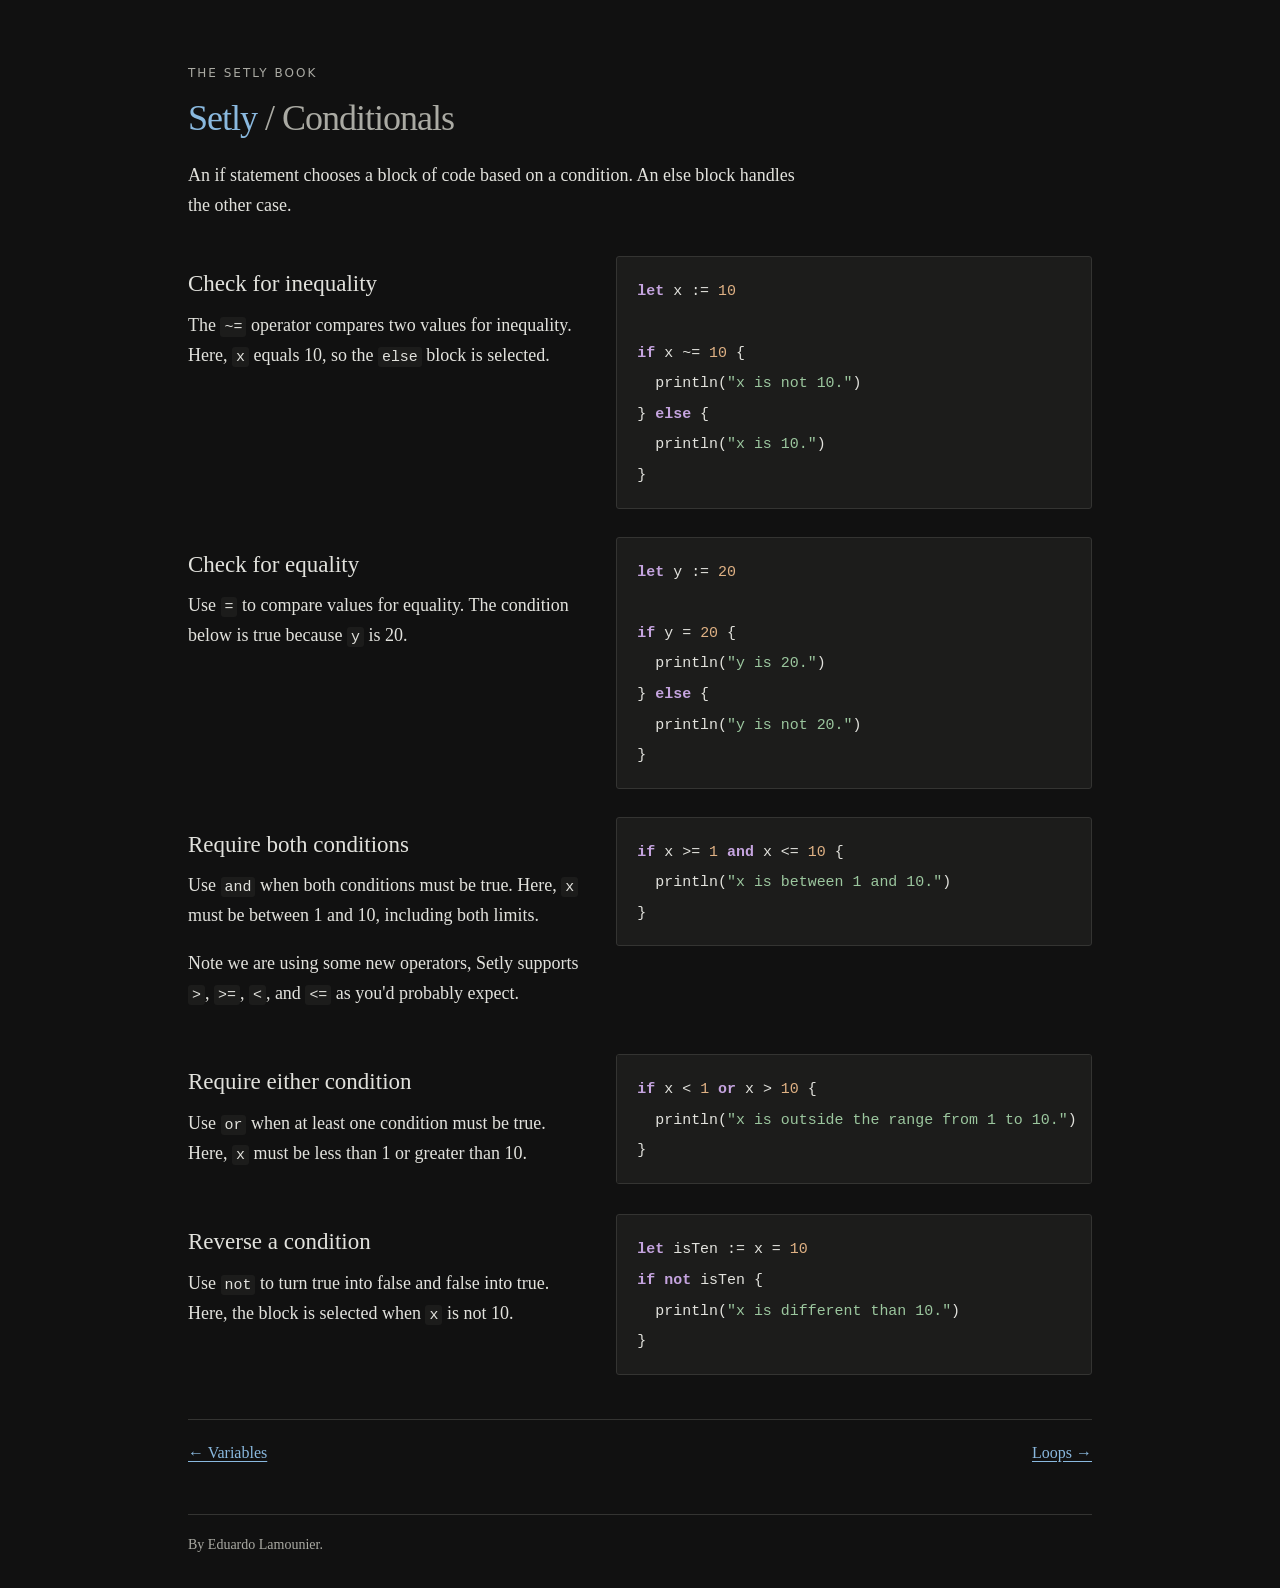
==== docs/conditionals.html @ 962fc05a "Add chapter 4 of the book: Loops" ====
<!DOCTYPE html>
<html lang="en">
<head>
  <meta charset="utf-8">
  <meta name="viewport" content="width=device-width, initial-scale=1">
  <meta name="description" content="Learn Setly through short explanations and annotated code examples.">
  <title>Conditionals — The Setly Book</title>
  <link rel="stylesheet" href="style.css">
</head>
<body>
  <main class="page">
    <header>
      <p class="eyebrow">The Setly Book</p>
      <h1><a href="index.html">Setly</a><span> / Conditionals</span></h1>
      <p class="intro">An if statement chooses a block of code based on a condition. An else block handles the other case.</p>
    </header>
    <!-- Preserve whitespace inside pre: it controls the displayed code indentation. -->
    <section class="example">
      <div class="explanation">
        <h2>Check for inequality</h2>
        <p>The <code>~=</code> operator compares two values for inequality. Here, <code>x</code> equals 10, so the <code>else</code> block is selected.</p>
      </div>
      <pre><code><span class="keyword">let</span> x := <span class="literal">10</span>

<span class="keyword">if</span> x ~= <span class="literal">10</span> {
  println(<span class="string">&quot;x is not 10.&quot;</span>)
} <span class="keyword">else</span> {
  println(<span class="string">&quot;x is 10.&quot;</span>)
}</code></pre>
    </section>
    <section class="example">
      <div class="explanation">
        <h2>Check for equality</h2>
        <p>Use <code>=</code> to compare values for equality. The condition below is true because <code>y</code> is 20.</p>
      </div>
      <pre><code><span class="keyword">let</span> y := <span class="literal">20</span>

<span class="keyword">if</span> y = <span class="literal">20</span> {
  println(<span class="string">&quot;y is 20.&quot;</span>)
} <span class="keyword">else</span> {
  println(<span class="string">&quot;y is not 20.&quot;</span>)
}</code></pre>
    </section>
    <section class="example">
      <div class="explanation">
        <h2>Require both conditions</h2>
        <p>Use <code>and</code> when both conditions must be true. Here, <code>x</code> must be between 1 and 10, including both limits.</p>
        <p>Note we are using some new operators, Setly supports <code>&gt;</code>, <code>&gt;=</code>, <code>&lt;</code>, and <code>&lt;=</code> as you'd probably expect.</p>
      </div>
      <pre><code><span class="keyword">if</span> x &gt;= <span class="literal">1</span> <span class="keyword">and</span> x &lt;= <span class="literal">10</span> {
  println(<span class="string">&quot;x is between 1 and 10.&quot;</span>)
}</code></pre>
    </section>
    <section class="example">
      <div class="explanation">
        <h2>Require either condition</h2>
        <p>Use <code>or</code> when at least one condition must be true. Here, <code>x</code> must be less than 1 or greater than 10.</p>
      </div>
      <pre><code><span class="keyword">if</span> x &lt; <span class="literal">1</span> <span class="keyword">or</span> x &gt; <span class="literal">10</span> {
  println(<span class="string">&quot;x is outside the range from 1 to 10.&quot;</span>)
}</code></pre>
    </section>
    <section class="example">
      <div class="explanation">
        <h2>Reverse a condition</h2>
        <p>Use <code>not</code> to turn true into false and false into true. Here, the block is selected when <code>x</code> is not 10.</p>
      </div>
      <pre><code><span class="keyword">let</span> isTen := x = <span class="literal">10</span>
<span class="keyword">if</span> <span class="keyword">not</span> isTen {
  println(<span class="string">&quot;x is different than 10.&quot;</span>)
}</code></pre>
    </section>
    <nav class="chapter-nav" aria-label="Chapter navigation">
      <a href="variables.html">← Variables</a>
      <a href="loops.html">Loops →</a>
    </nav>
    <footer>
      <p>By Eduardo Lamounier.</p>
    </footer>
  </main>
</body>
</html>
---- docs/style.css ----
* {
  box-sizing: border-box;
}

:root {
  color-scheme: dark;
}

body {
  margin: 0;
  background: #111111;
  color: #e2e2dd;
  font-family: Georgia, "Times New Roman", serif;
  font-size: 18px;
  line-height: 1.65;
}

a {
  color: #8ab9df;
  text-decoration-thickness: 1px;
  text-underline-offset: 3px;
}

a:hover {
  color: #bbdcf5;
}

a:focus-visible {
  outline: 2px solid #8ab9df;
  outline-offset: 5px;
}

/* Shared page layout and typography. */
.page {
  max-width: 960px;
  margin: 0 auto;
  padding: 64px 28px 32px;
}

.home {
  max-width: 680px;
}

header {
  margin-bottom: 36px;
}

h1,
h2 {
  font-weight: normal;
  line-height: 1.25;
}

h1 {
  margin: 0 0 20px;
  font-size: 36px;
  letter-spacing: -1px;
}

h1 a {
  text-decoration: none;
}

h1 span {
  color: #aaaaa3;
}

h2 {
  font-size: 23px;
  margin: 0 0 12px;
}

p {
  margin: 0 0 18px;
}

.eyebrow {
  font: 12px/1.5 system-ui, sans-serif;
  text-transform: uppercase;
  letter-spacing: 2px;
  color: #aaaaa3;
  margin-bottom: 14px;
}

.intro {
  max-width: 620px;
}

/* Chapter index. */
.chapters {
  list-style: none;
  padding: 0;
  margin: 32px 0 48px;
  border-top: 1px solid #343432;
}

.chapters li {
  padding: 17px 0;
  border-bottom: 1px solid #343432;
}

.chapters a {
  font-size: 22px;
}

.chapters p {
  margin: 3px 0 0;
  color: #aaaaa3;
  font-size: 16px;
}

.number {
  display: inline-block;
  width: 32px;
  color: #aaaaa3;
  font: 12px system-ui, sans-serif;
}

/* Pair each explanation with its code example. */
.example {
  display: grid;
  /* Let columns shrink so long code scrolls inside its block. */
  grid-template-columns: minmax(0, 1fr) minmax(0, 1.2fr);
  gap: 32px;
  margin: 0 0 28px;
  align-items: start;
}

.explanation {
  padding-top: 14px;
}

code {
  font-family: "SFMono-Regular", Consolas, "Liberation Mono", monospace;
  font-size: 0.83em;
}

p code {
  background: #1c1c1b;
  padding: 2px 4px;
  border-radius: 3px;
}

pre {
  min-width: 0;
  margin: 0;
  padding: 18px 20px;
  background: #1c1c1b;
  border: 1px solid #343432;
  border-radius: 3px;
  overflow-x: auto;
  line-height: 1.7;
  tab-size: 2;
}

/* Syntax colors match the spans in the HTML examples. */
.keyword {
  color: #c5a4df;
  font-weight: bold;
}

.string {
  color: #9bc69e;
}

.literal {
  color: #dfb184;
}

.comment {
  color: #92928c;
}

/* Chapter navigation and footer. */
.chapter-nav {
  display: flex;
  flex-wrap: wrap;
  justify-content: space-between;
  gap: 16px;
  margin-top: 44px;
  padding-top: 20px;
  border-top: 1px solid #343432;
  font-size: 16px;
}

footer {
  margin-top: 48px;
  padding-top: 18px;
  border-top: 1px solid #343432;
  color: #aaaaa3;
  font-size: 14px;
}

footer p {
  margin: 0;
}

/* Stack explanations above code on narrow screens. */
@media (max-width: 680px) {
  .page {
    padding: 32px 20px;
  }

  h1 {
    font-size: 30px;
  }

  .example {
    grid-template-columns: 1fr;
    gap: 8px;
    margin-bottom: 32px;
  }

  .explanation {
    padding-top: 0;
  }
}
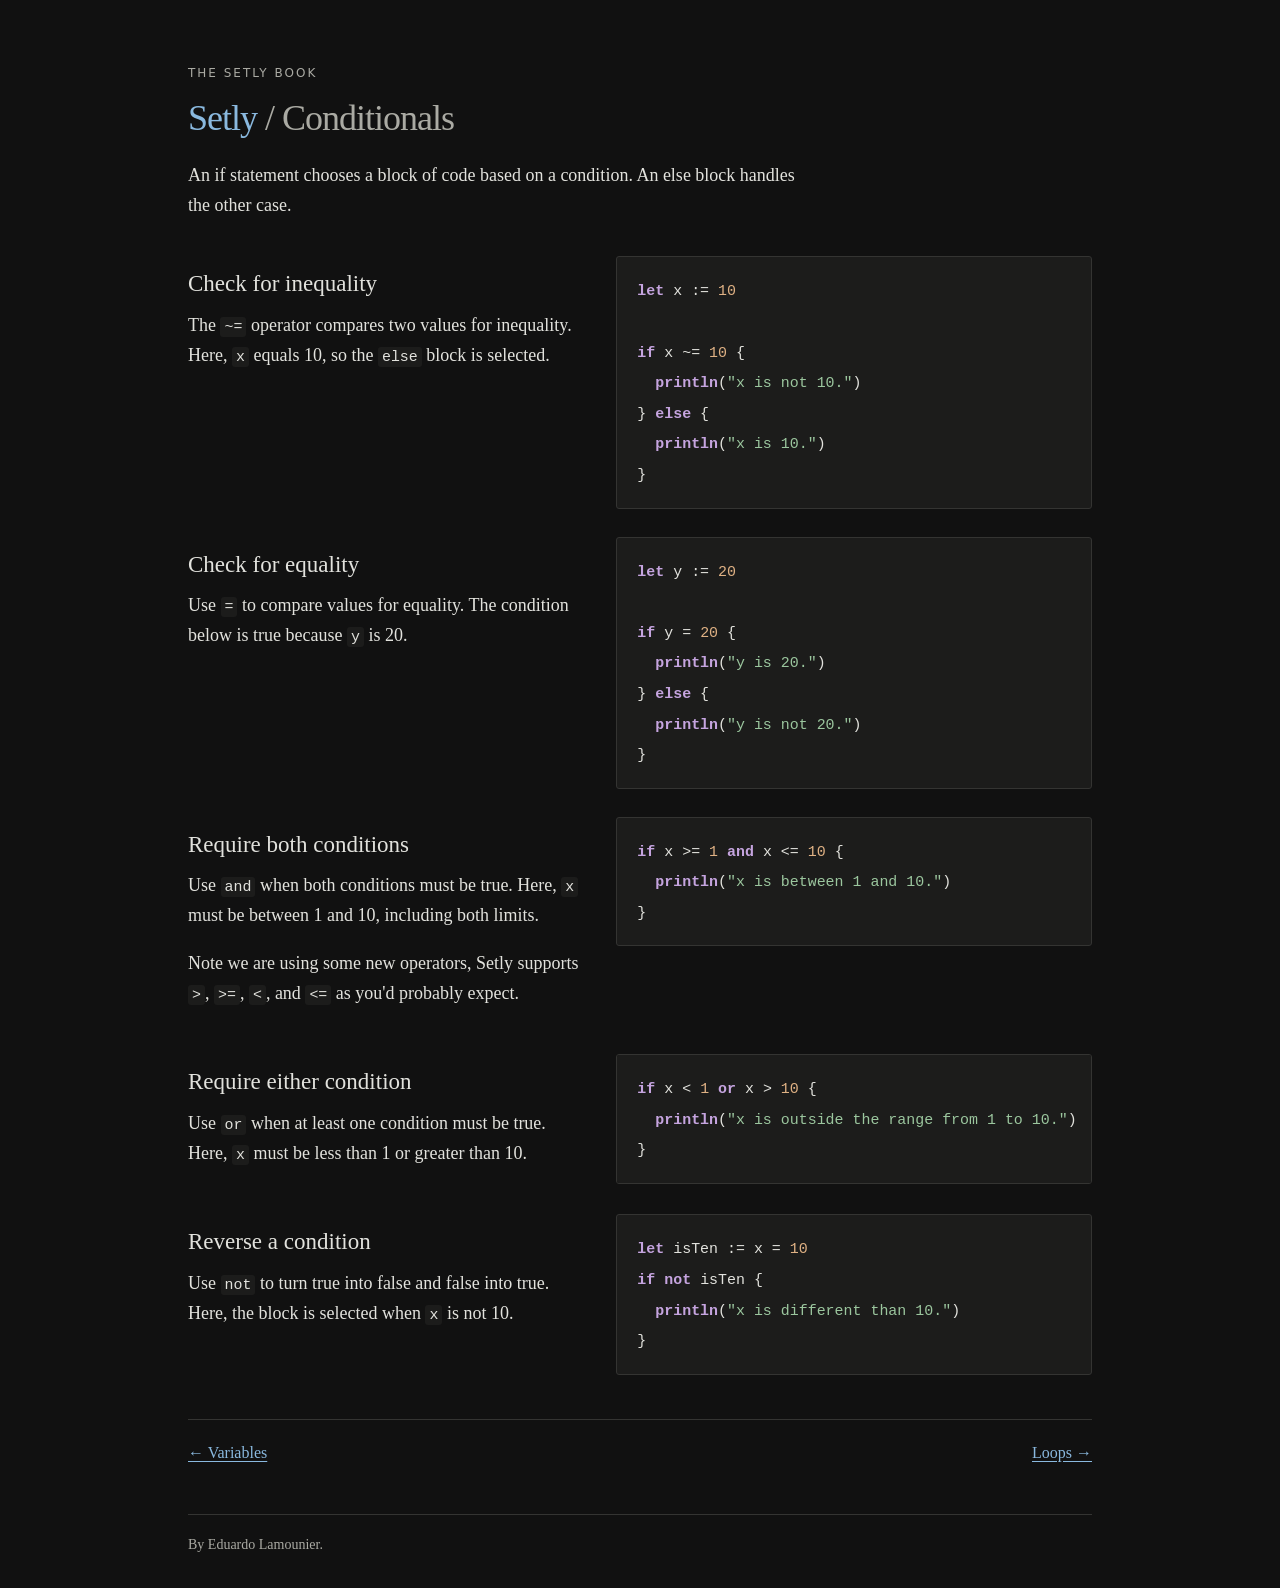
==== commit 7e059d9c: "Fix string literals and keywords not colored in the book Some "println"s were without the <span clas" ====
--- a/docs/conditionals.html
+++ b/docs/conditionals.html
@@ -23,9 +23,9 @@
       <pre><code><span class="keyword">let</span> x := <span class="literal">10</span>
 
 <span class="keyword">if</span> x ~= <span class="literal">10</span> {
-  println(<span class="string">&quot;x is not 10.&quot;</span>)
+  <span class="keyword">println</span>(<span class="string">&quot;x is not 10.&quot;</span>)
 } <span class="keyword">else</span> {
-  println(<span class="string">&quot;x is 10.&quot;</span>)
+  <span class="keyword">println</span>(<span class="string">&quot;x is 10.&quot;</span>)
 }</code></pre>
     </section>
     <section class="example">
@@ -36,9 +36,9 @@
       <pre><code><span class="keyword">let</span> y := <span class="literal">20</span>
 
 <span class="keyword">if</span> y = <span class="literal">20</span> {
-  println(<span class="string">&quot;y is 20.&quot;</span>)
+  <span class="keyword">println</span>(<span class="string">&quot;y is 20.&quot;</span>)
 } <span class="keyword">else</span> {
-  println(<span class="string">&quot;y is not 20.&quot;</span>)
+  <span class="keyword">println</span>(<span class="string">&quot;y is not 20.&quot;</span>)
 }</code></pre>
     </section>
     <section class="example">
@@ -48,7 +48,7 @@
         <p>Note we are using some new operators, Setly supports <code>&gt;</code>, <code>&gt;=</code>, <code>&lt;</code>, and <code>&lt;=</code> as you'd probably expect.</p>
       </div>
       <pre><code><span class="keyword">if</span> x &gt;= <span class="literal">1</span> <span class="keyword">and</span> x &lt;= <span class="literal">10</span> {
-  println(<span class="string">&quot;x is between 1 and 10.&quot;</span>)
+  <span class="keyword">println</span>(<span class="string">&quot;x is between 1 and 10.&quot;</span>)
 }</code></pre>
     </section>
     <section class="example">
@@ -57,7 +57,7 @@
         <p>Use <code>or</code> when at least one condition must be true. Here, <code>x</code> must be less than 1 or greater than 10.</p>
       </div>
       <pre><code><span class="keyword">if</span> x &lt; <span class="literal">1</span> <span class="keyword">or</span> x &gt; <span class="literal">10</span> {
-  println(<span class="string">&quot;x is outside the range from 1 to 10.&quot;</span>)
+  <span class="keyword">println</span>(<span class="string">&quot;x is outside the range from 1 to 10.&quot;</span>)
 }</code></pre>
     </section>
     <section class="example">
@@ -67,7 +67,7 @@
       </div>
       <pre><code><span class="keyword">let</span> isTen := x = <span class="literal">10</span>
 <span class="keyword">if</span> <span class="keyword">not</span> isTen {
-  println(<span class="string">&quot;x is different than 10.&quot;</span>)
+  <span class="keyword">println</span>(<span class="string">&quot;x is different than 10.&quot;</span>)
 }</code></pre>
     </section>
     <nav class="chapter-nav" aria-label="Chapter navigation">
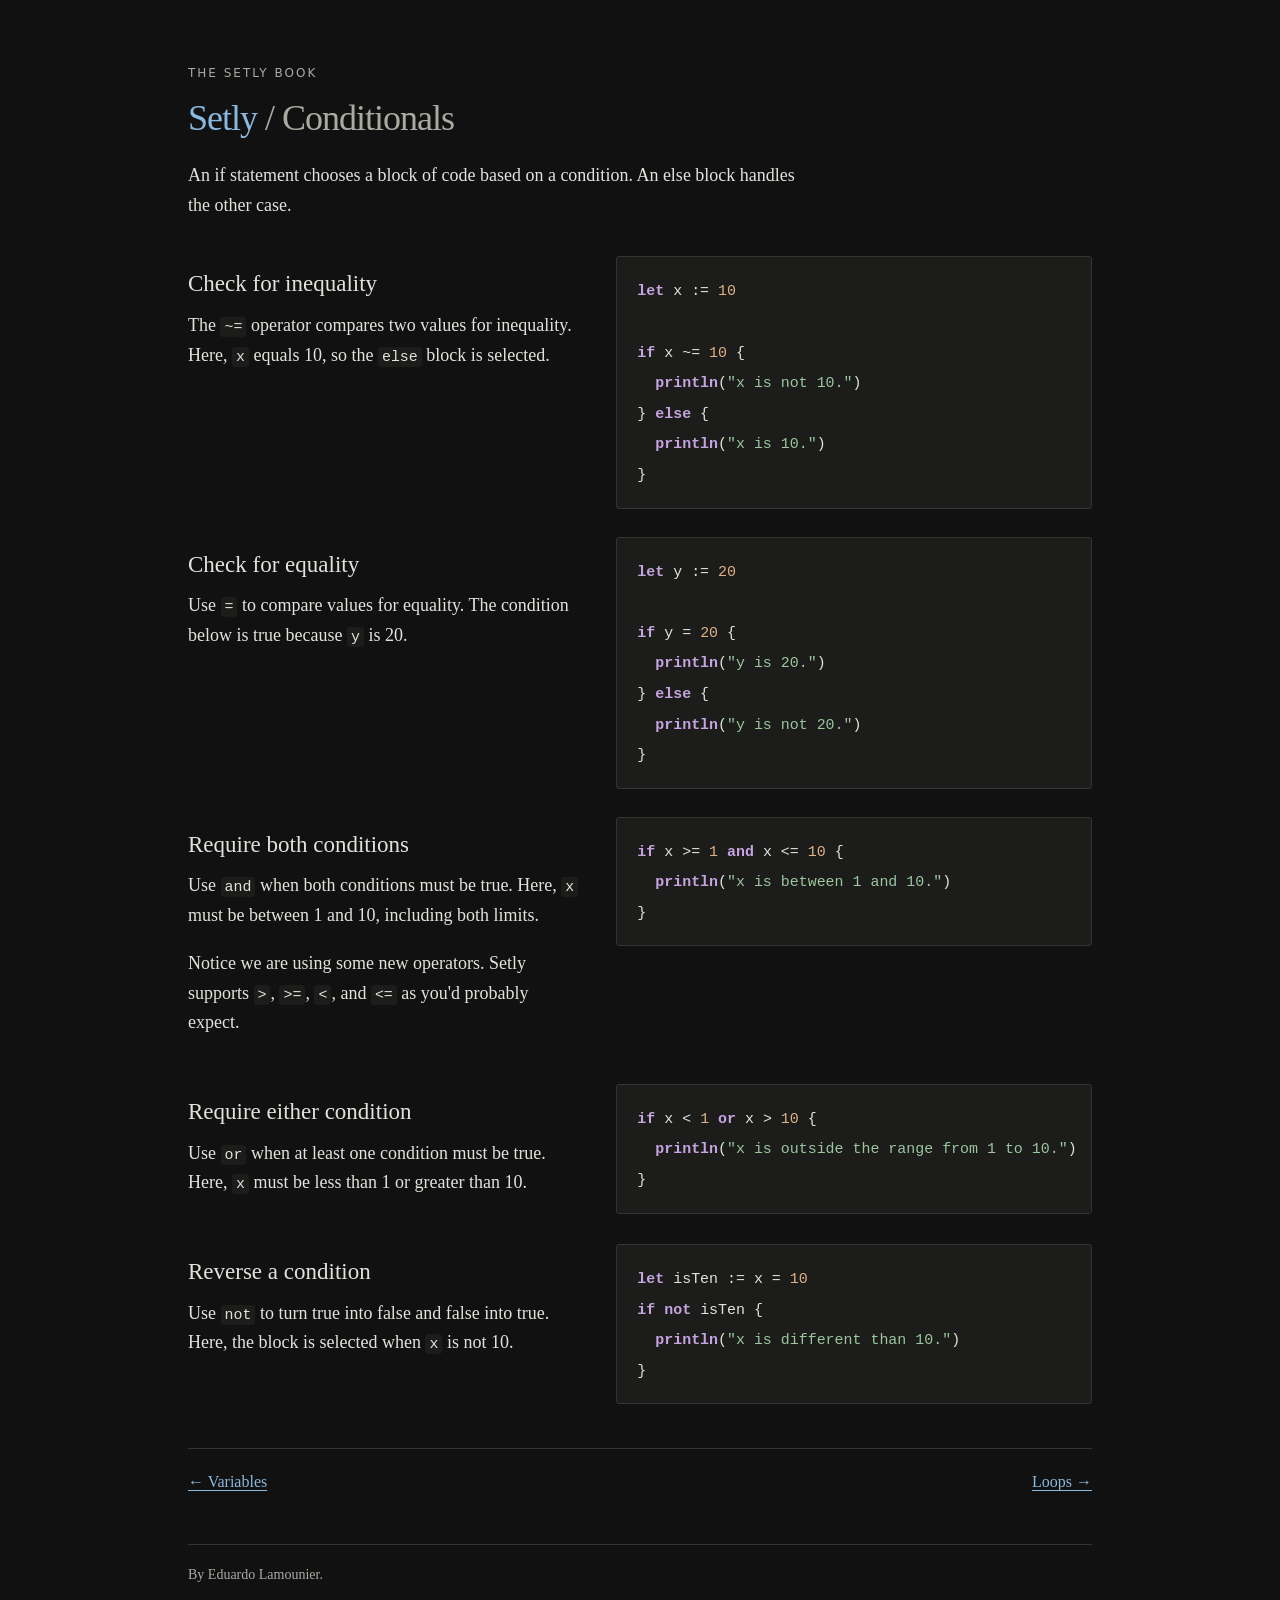
==== commit b0925f6c: "Polish the book's explanations and simplify the function example" ====
--- a/docs/conditionals.html
+++ b/docs/conditionals.html
@@ -45,7 +45,7 @@
       <div class="explanation">
         <h2>Require both conditions</h2>
         <p>Use <code>and</code> when both conditions must be true. Here, <code>x</code> must be between 1 and 10, including both limits.</p>
-        <p>Note we are using some new operators, Setly supports <code>&gt;</code>, <code>&gt;=</code>, <code>&lt;</code>, and <code>&lt;=</code> as you'd probably expect.</p>
+        <p>Notice we are using some new operators. Setly supports <code>&gt;</code>, <code>&gt;=</code>, <code>&lt;</code>, and <code>&lt;=</code> as you'd probably expect.</p>
       </div>
       <pre><code><span class="keyword">if</span> x &gt;= <span class="literal">1</span> <span class="keyword">and</span> x &lt;= <span class="literal">10</span> {
   <span class="keyword">println</span>(<span class="string">&quot;x is between 1 and 10.&quot;</span>)
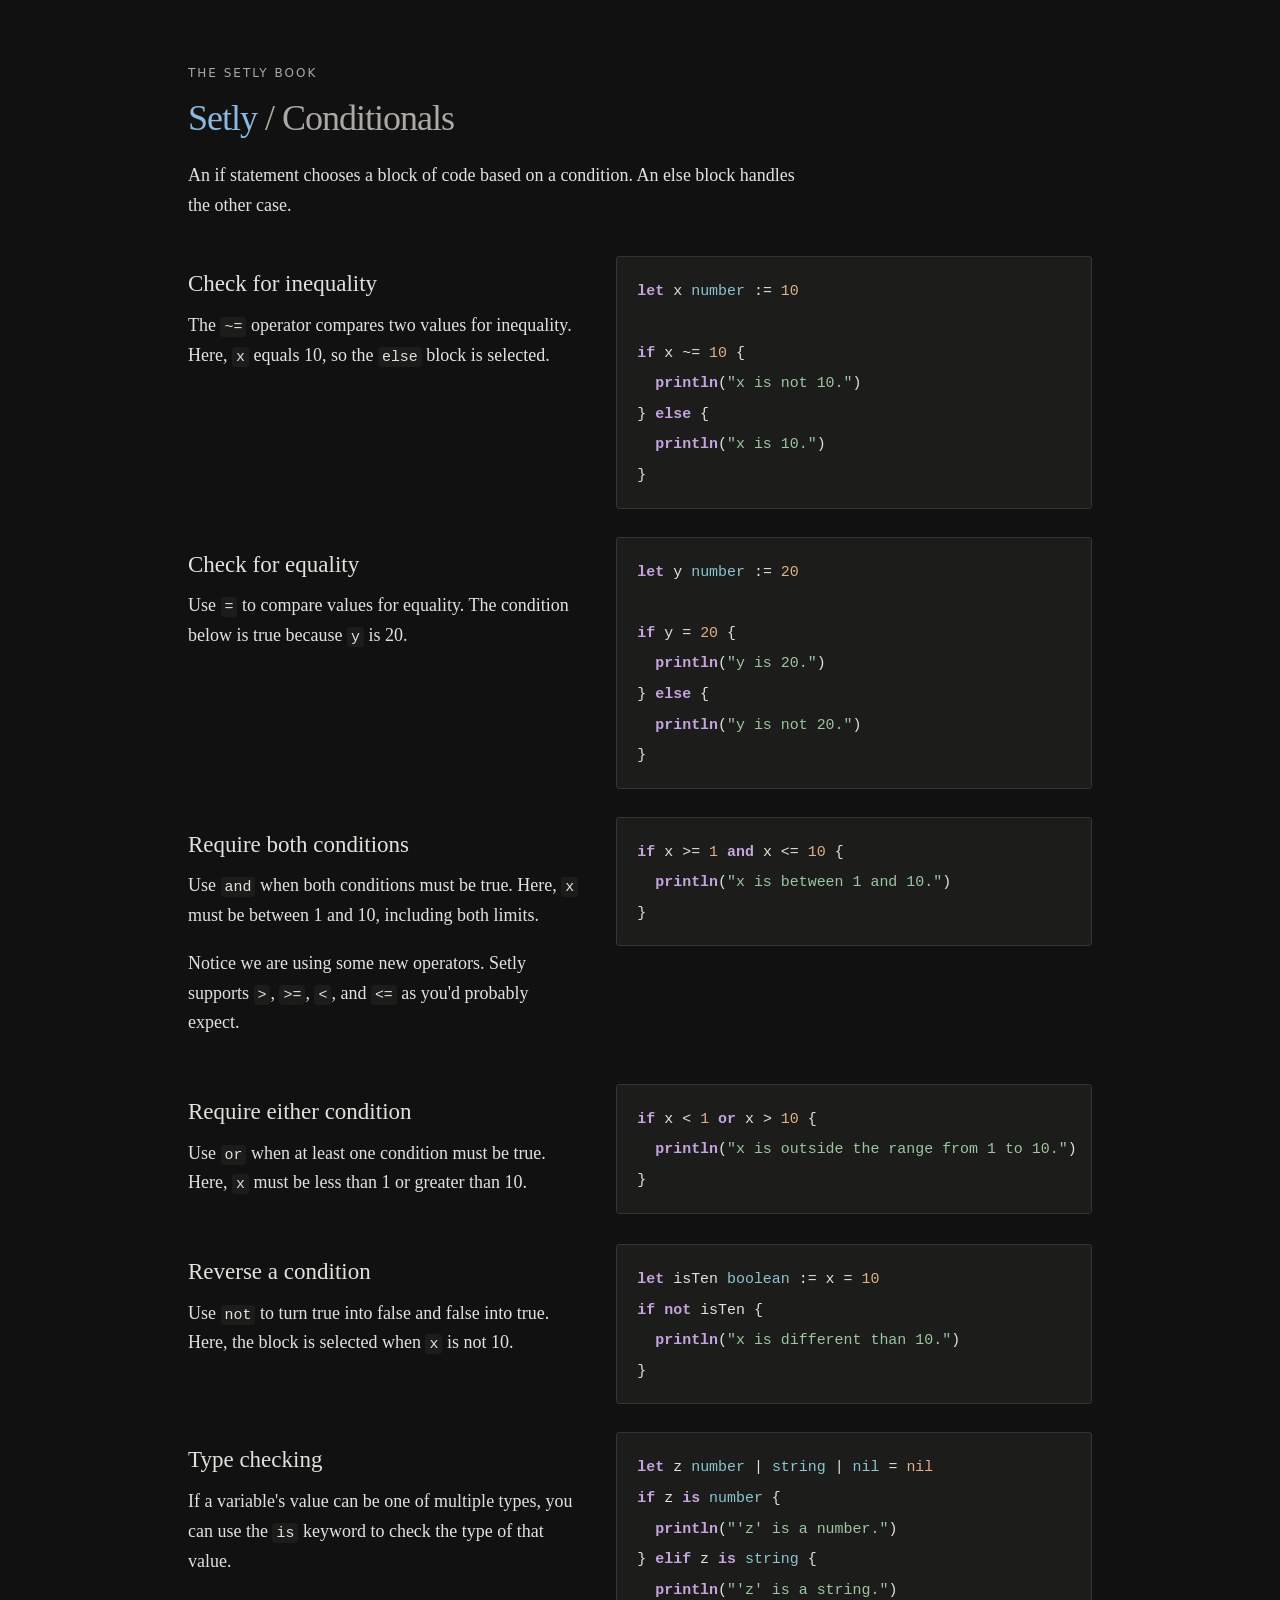
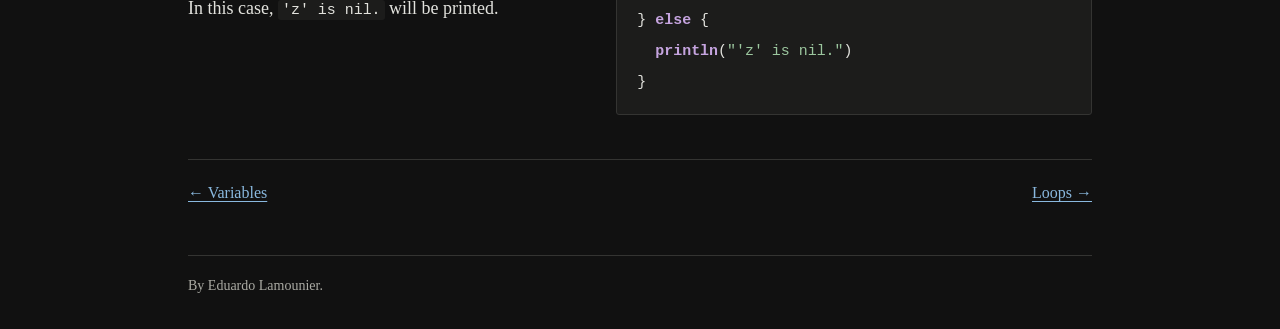
==== commit dabebb98: "docs: Update conditionals chapter of the book for static typing" ====
--- a/docs/conditionals.html
+++ b/docs/conditionals.html
@@ -20,7 +20,7 @@
         <h2>Check for inequality</h2>
         <p>The <code>~=</code> operator compares two values for inequality. Here, <code>x</code> equals 10, so the <code>else</code> block is selected.</p>
       </div>
-      <pre><code><span class="keyword">let</span> x := <span class="literal">10</span>
+      <pre><code><span class="keyword">let</span> x <span class="type">number</span> := <span class="literal">10</span>
 
 <span class="keyword">if</span> x ~= <span class="literal">10</span> {
   <span class="keyword">println</span>(<span class="string">&quot;x is not 10.&quot;</span>)
@@ -33,7 +33,7 @@
         <h2>Check for equality</h2>
         <p>Use <code>=</code> to compare values for equality. The condition below is true because <code>y</code> is 20.</p>
       </div>
-      <pre><code><span class="keyword">let</span> y := <span class="literal">20</span>
+      <pre><code><span class="keyword">let</span> y <span class="type">number</span> := <span class="literal">20</span>
 
 <span class="keyword">if</span> y = <span class="literal">20</span> {
   <span class="keyword">println</span>(<span class="string">&quot;y is 20.&quot;</span>)
@@ -65,9 +65,24 @@
         <h2>Reverse a condition</h2>
         <p>Use <code>not</code> to turn true into false and false into true. Here, the block is selected when <code>x</code> is not 10.</p>
       </div>
-      <pre><code><span class="keyword">let</span> isTen := x = <span class="literal">10</span>
+      <pre><code><span class="keyword">let</span> isTen <span class="type">boolean</span> := x = <span class="literal">10</span>
 <span class="keyword">if</span> <span class="keyword">not</span> isTen {
   <span class="keyword">println</span>(<span class="string">&quot;x is different than 10.&quot;</span>)
+}</code></pre>
+    </section>
+    <section class="example">
+      <div class="explanation">
+        <h2>Type checking</h2>
+        <p>If a variable's value can be one of multiple types, you can use the <code>is</code> keyword to check the type of that value.</p>              
+        <p>In this case, <code>'z' is nil.</code> will be printed.</p>
+      </div>
+      <pre><code><span class="keyword">let</span> z <span class="type">number</span> | <span class="type">string</span> | <span class="type">nil</span> = <span class="literal">nil</span>
+<span class="keyword">if</span> z <span class="keyword">is</span> <span class="type">number</span> {
+  <span class="keyword">println</span>(<span class="string">&quot;'z' is a number.&quot;</span>)
+} <span class="keyword">elif</span> z <span class="keyword">is</span> <span class="type">string</span> {
+  <span class="keyword">println</span>(<span class="string">&quot;'z' is a string.&quot;</span>)
+} <span class="keyword">else</span> {
+  <span class="keyword">println</span>(<span class="string">&quot;'z' is nil.&quot;</span>)
 }</code></pre>
     </section>
     <nav class="chapter-nav" aria-label="Chapter navigation">
--- a/docs/style.css
+++ b/docs/style.css
@@ -167,6 +167,10 @@
   color: #dfb184;
 }
 
+.type {
+  color: #8ac6cf;
+}
+
 .comment {
   color: #92928c;
 }
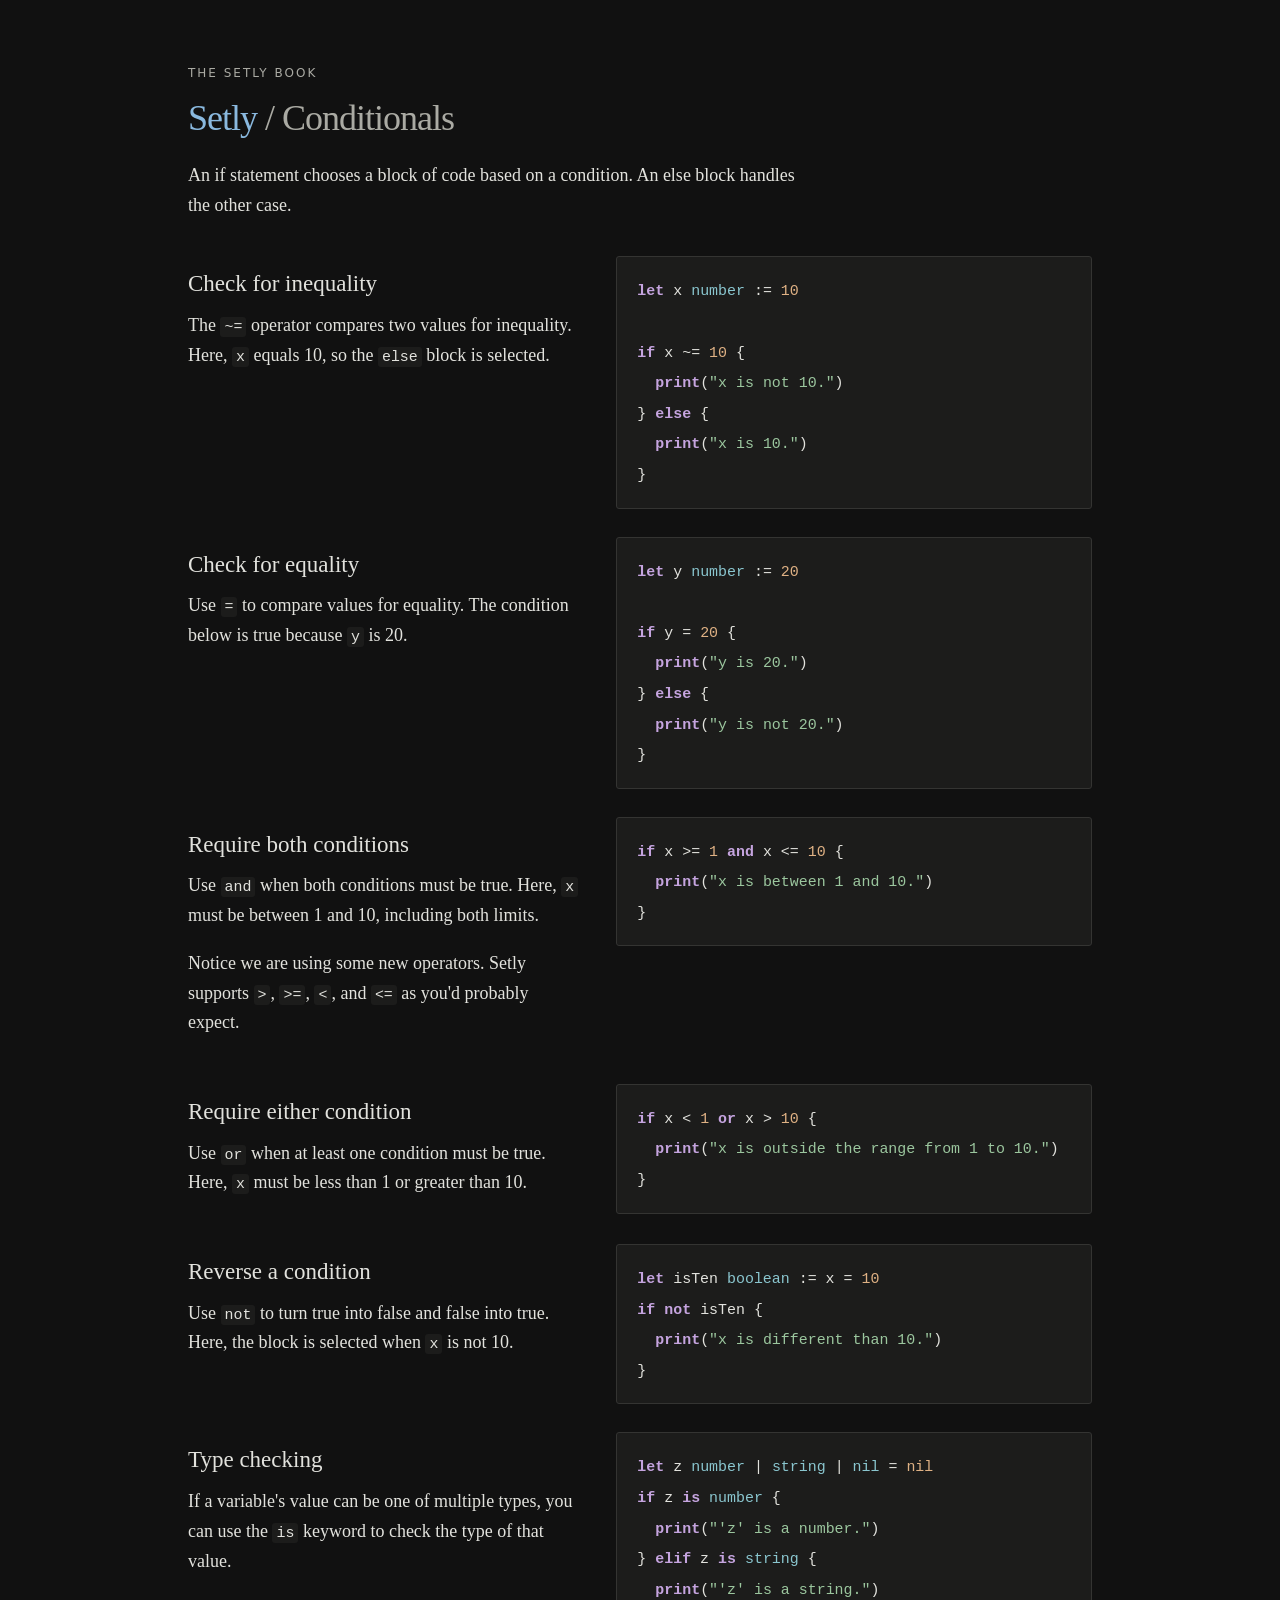
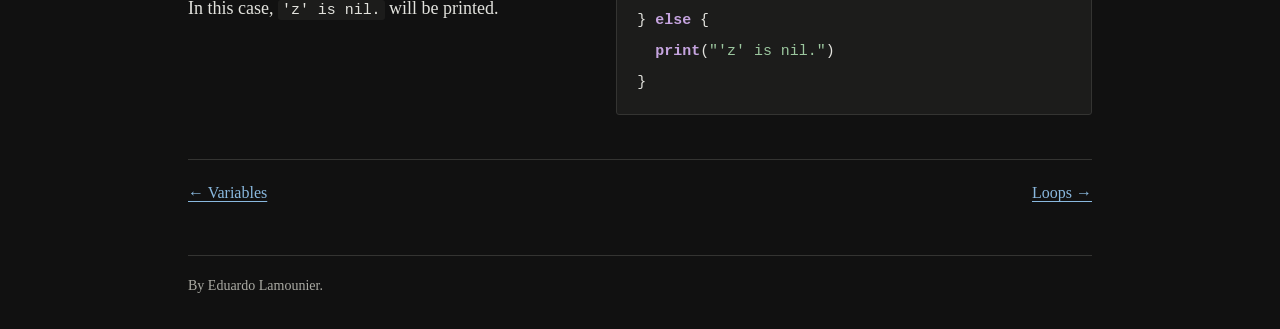
==== commit 04cde2e6: "Update the book's documentation since 'println' is no longer supported" ====
--- a/docs/conditionals.html
+++ b/docs/conditionals.html
@@ -23,9 +23,9 @@
       <pre><code><span class="keyword">let</span> x <span class="type">number</span> := <span class="literal">10</span>
 
 <span class="keyword">if</span> x ~= <span class="literal">10</span> {
-  <span class="keyword">println</span>(<span class="string">&quot;x is not 10.&quot;</span>)
+  <span class="keyword">print</span>(<span class="string">&quot;x is not 10.&quot;</span>)
 } <span class="keyword">else</span> {
-  <span class="keyword">println</span>(<span class="string">&quot;x is 10.&quot;</span>)
+  <span class="keyword">print</span>(<span class="string">&quot;x is 10.&quot;</span>)
 }</code></pre>
     </section>
     <section class="example">
@@ -36,9 +36,9 @@
       <pre><code><span class="keyword">let</span> y <span class="type">number</span> := <span class="literal">20</span>
 
 <span class="keyword">if</span> y = <span class="literal">20</span> {
-  <span class="keyword">println</span>(<span class="string">&quot;y is 20.&quot;</span>)
+  <span class="keyword">print</span>(<span class="string">&quot;y is 20.&quot;</span>)
 } <span class="keyword">else</span> {
-  <span class="keyword">println</span>(<span class="string">&quot;y is not 20.&quot;</span>)
+  <span class="keyword">print</span>(<span class="string">&quot;y is not 20.&quot;</span>)
 }</code></pre>
     </section>
     <section class="example">
@@ -48,7 +48,7 @@
         <p>Notice we are using some new operators. Setly supports <code>&gt;</code>, <code>&gt;=</code>, <code>&lt;</code>, and <code>&lt;=</code> as you'd probably expect.</p>
       </div>
       <pre><code><span class="keyword">if</span> x &gt;= <span class="literal">1</span> <span class="keyword">and</span> x &lt;= <span class="literal">10</span> {
-  <span class="keyword">println</span>(<span class="string">&quot;x is between 1 and 10.&quot;</span>)
+  <span class="keyword">print</span>(<span class="string">&quot;x is between 1 and 10.&quot;</span>)
 }</code></pre>
     </section>
     <section class="example">
@@ -57,7 +57,7 @@
         <p>Use <code>or</code> when at least one condition must be true. Here, <code>x</code> must be less than 1 or greater than 10.</p>
       </div>
       <pre><code><span class="keyword">if</span> x &lt; <span class="literal">1</span> <span class="keyword">or</span> x &gt; <span class="literal">10</span> {
-  <span class="keyword">println</span>(<span class="string">&quot;x is outside the range from 1 to 10.&quot;</span>)
+  <span class="keyword">print</span>(<span class="string">&quot;x is outside the range from 1 to 10.&quot;</span>)
 }</code></pre>
     </section>
     <section class="example">
@@ -67,7 +67,7 @@
       </div>
       <pre><code><span class="keyword">let</span> isTen <span class="type">boolean</span> := x = <span class="literal">10</span>
 <span class="keyword">if</span> <span class="keyword">not</span> isTen {
-  <span class="keyword">println</span>(<span class="string">&quot;x is different than 10.&quot;</span>)
+  <span class="keyword">print</span>(<span class="string">&quot;x is different than 10.&quot;</span>)
 }</code></pre>
     </section>
     <section class="example">
@@ -78,11 +78,11 @@
       </div>
       <pre><code><span class="keyword">let</span> z <span class="type">number</span> | <span class="type">string</span> | <span class="type">nil</span> = <span class="literal">nil</span>
 <span class="keyword">if</span> z <span class="keyword">is</span> <span class="type">number</span> {
-  <span class="keyword">println</span>(<span class="string">&quot;'z' is a number.&quot;</span>)
+  <span class="keyword">print</span>(<span class="string">&quot;'z' is a number.&quot;</span>)
 } <span class="keyword">elif</span> z <span class="keyword">is</span> <span class="type">string</span> {
-  <span class="keyword">println</span>(<span class="string">&quot;'z' is a string.&quot;</span>)
+  <span class="keyword">print</span>(<span class="string">&quot;'z' is a string.&quot;</span>)
 } <span class="keyword">else</span> {
-  <span class="keyword">println</span>(<span class="string">&quot;'z' is nil.&quot;</span>)
+  <span class="keyword">print</span>(<span class="string">&quot;'z' is nil.&quot;</span>)
 }</code></pre>
     </section>
     <nav class="chapter-nav" aria-label="Chapter navigation">
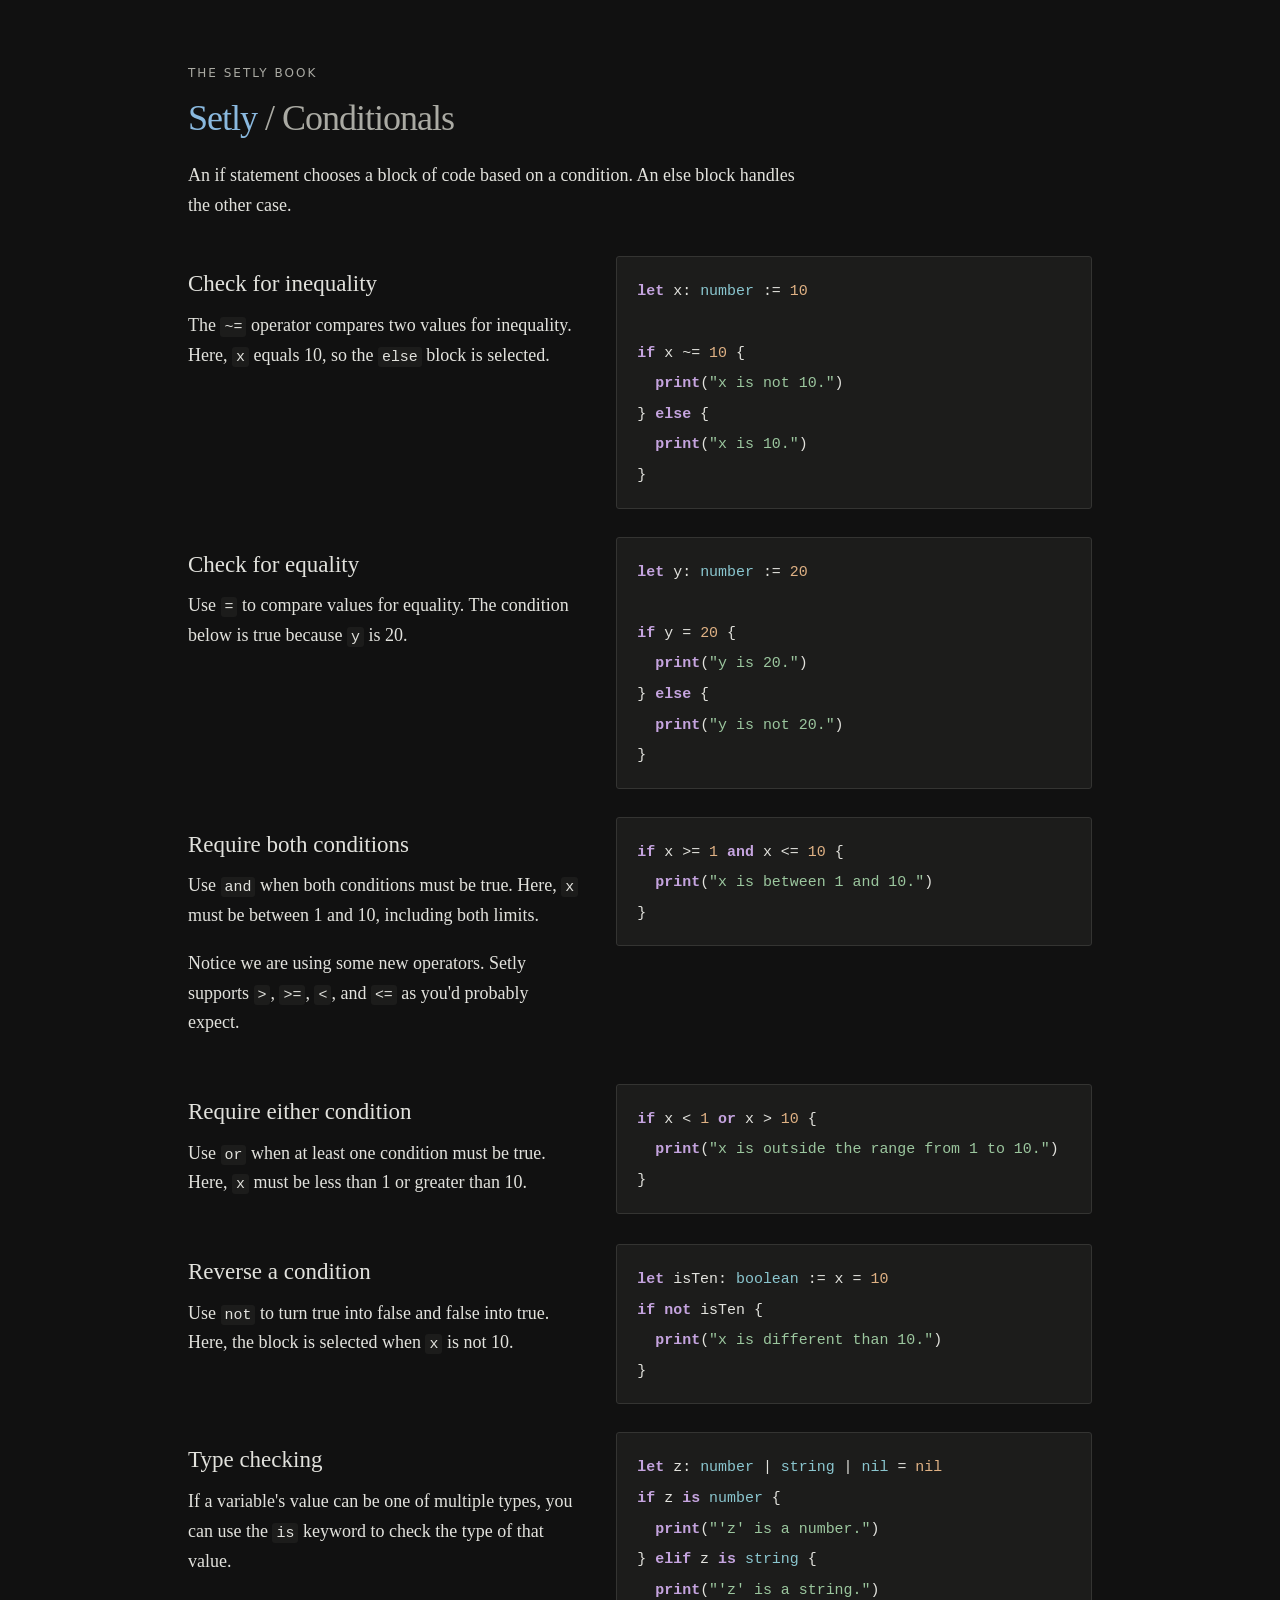
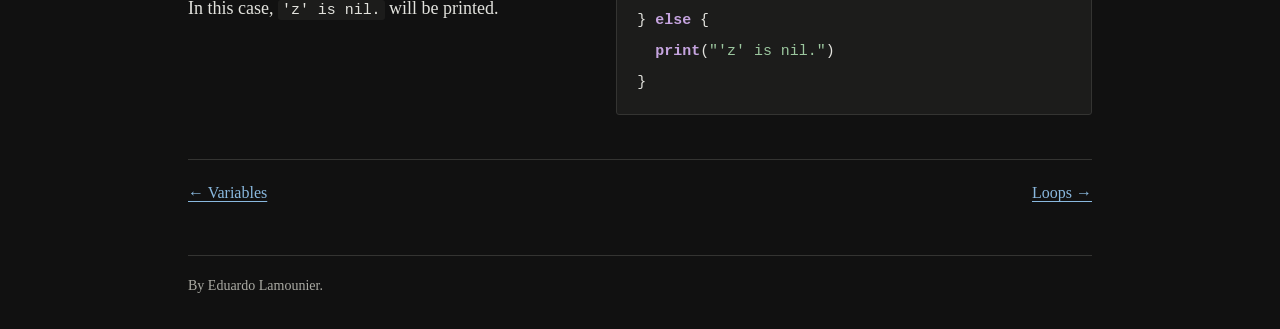
==== commit c0598f6e: "Add use of colon in variable declarations for code examples in the book" ====
--- a/docs/conditionals.html
+++ b/docs/conditionals.html
@@ -20,7 +20,7 @@
         <h2>Check for inequality</h2>
         <p>The <code>~=</code> operator compares two values for inequality. Here, <code>x</code> equals 10, so the <code>else</code> block is selected.</p>
       </div>
-      <pre><code><span class="keyword">let</span> x <span class="type">number</span> := <span class="literal">10</span>
+      <pre><code><span class="keyword">let</span> x: <span class="type">number</span> := <span class="literal">10</span>
 
 <span class="keyword">if</span> x ~= <span class="literal">10</span> {
   <span class="keyword">print</span>(<span class="string">&quot;x is not 10.&quot;</span>)
@@ -33,7 +33,7 @@
         <h2>Check for equality</h2>
         <p>Use <code>=</code> to compare values for equality. The condition below is true because <code>y</code> is 20.</p>
       </div>
-      <pre><code><span class="keyword">let</span> y <span class="type">number</span> := <span class="literal">20</span>
+      <pre><code><span class="keyword">let</span> y: <span class="type">number</span> := <span class="literal">20</span>
 
 <span class="keyword">if</span> y = <span class="literal">20</span> {
   <span class="keyword">print</span>(<span class="string">&quot;y is 20.&quot;</span>)
@@ -65,7 +65,7 @@
         <h2>Reverse a condition</h2>
         <p>Use <code>not</code> to turn true into false and false into true. Here, the block is selected when <code>x</code> is not 10.</p>
       </div>
-      <pre><code><span class="keyword">let</span> isTen <span class="type">boolean</span> := x = <span class="literal">10</span>
+      <pre><code><span class="keyword">let</span> isTen: <span class="type">boolean</span> := x = <span class="literal">10</span>
 <span class="keyword">if</span> <span class="keyword">not</span> isTen {
   <span class="keyword">print</span>(<span class="string">&quot;x is different than 10.&quot;</span>)
 }</code></pre>
@@ -76,7 +76,7 @@
         <p>If a variable's value can be one of multiple types, you can use the <code>is</code> keyword to check the type of that value.</p>              
         <p>In this case, <code>'z' is nil.</code> will be printed.</p>
       </div>
-      <pre><code><span class="keyword">let</span> z <span class="type">number</span> | <span class="type">string</span> | <span class="type">nil</span> = <span class="literal">nil</span>
+      <pre><code><span class="keyword">let</span> z: <span class="type">number</span> | <span class="type">string</span> | <span class="type">nil</span> = <span class="literal">nil</span>
 <span class="keyword">if</span> z <span class="keyword">is</span> <span class="type">number</span> {
   <span class="keyword">print</span>(<span class="string">&quot;'z' is a number.&quot;</span>)
 } <span class="keyword">elif</span> z <span class="keyword">is</span> <span class="type">string</span> {
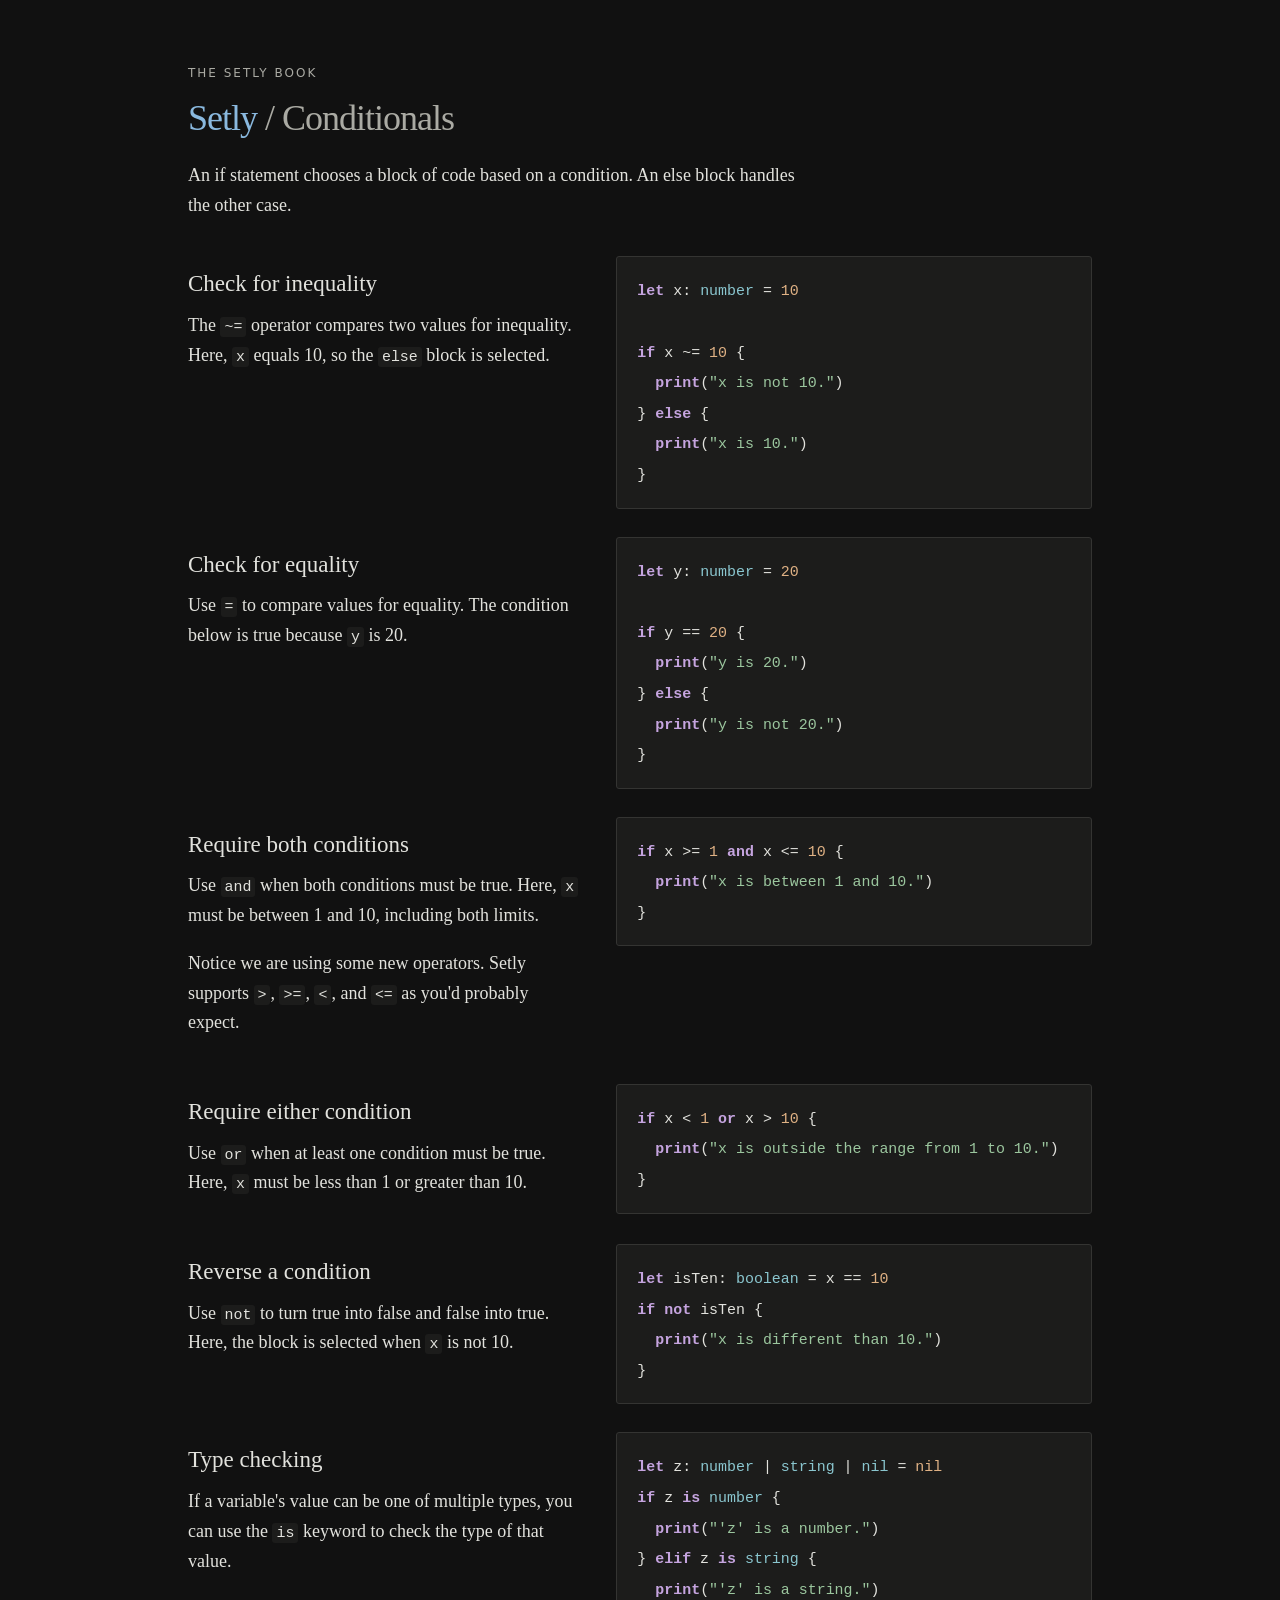
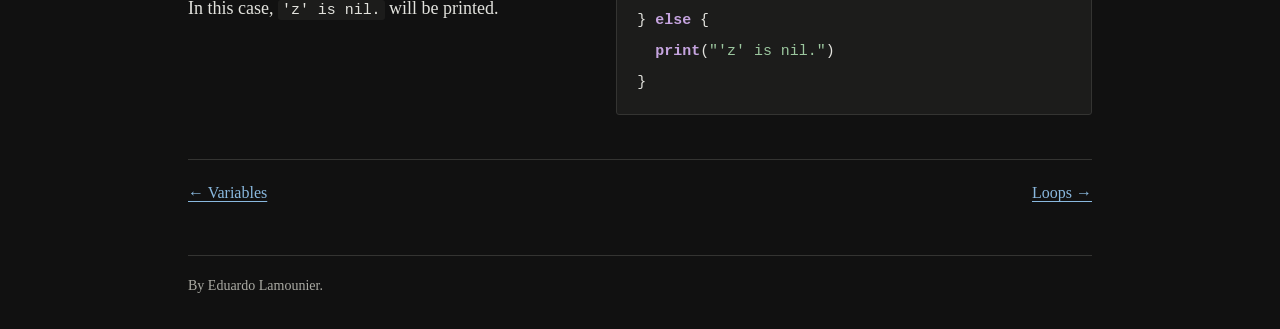
==== commit 7cd74c41: "Update the book's to document new assignment(=) and equality(==) operators" ====
--- a/docs/conditionals.html
+++ b/docs/conditionals.html
@@ -20,7 +20,7 @@
         <h2>Check for inequality</h2>
         <p>The <code>~=</code> operator compares two values for inequality. Here, <code>x</code> equals 10, so the <code>else</code> block is selected.</p>
       </div>
-      <pre><code><span class="keyword">let</span> x: <span class="type">number</span> := <span class="literal">10</span>
+      <pre><code><span class="keyword">let</span> x: <span class="type">number</span> = <span class="literal">10</span>
 
 <span class="keyword">if</span> x ~= <span class="literal">10</span> {
   <span class="keyword">print</span>(<span class="string">&quot;x is not 10.&quot;</span>)
@@ -33,9 +33,9 @@
         <h2>Check for equality</h2>
         <p>Use <code>=</code> to compare values for equality. The condition below is true because <code>y</code> is 20.</p>
       </div>
-      <pre><code><span class="keyword">let</span> y: <span class="type">number</span> := <span class="literal">20</span>
+      <pre><code><span class="keyword">let</span> y: <span class="type">number</span> = <span class="literal">20</span>
 
-<span class="keyword">if</span> y = <span class="literal">20</span> {
+<span class="keyword">if</span> y == <span class="literal">20</span> {
   <span class="keyword">print</span>(<span class="string">&quot;y is 20.&quot;</span>)
 } <span class="keyword">else</span> {
   <span class="keyword">print</span>(<span class="string">&quot;y is not 20.&quot;</span>)
@@ -65,7 +65,7 @@
         <h2>Reverse a condition</h2>
         <p>Use <code>not</code> to turn true into false and false into true. Here, the block is selected when <code>x</code> is not 10.</p>
       </div>
-      <pre><code><span class="keyword">let</span> isTen: <span class="type">boolean</span> := x = <span class="literal">10</span>
+      <pre><code><span class="keyword">let</span> isTen: <span class="type">boolean</span> = x == <span class="literal">10</span>
 <span class="keyword">if</span> <span class="keyword">not</span> isTen {
   <span class="keyword">print</span>(<span class="string">&quot;x is different than 10.&quot;</span>)
 }</code></pre>
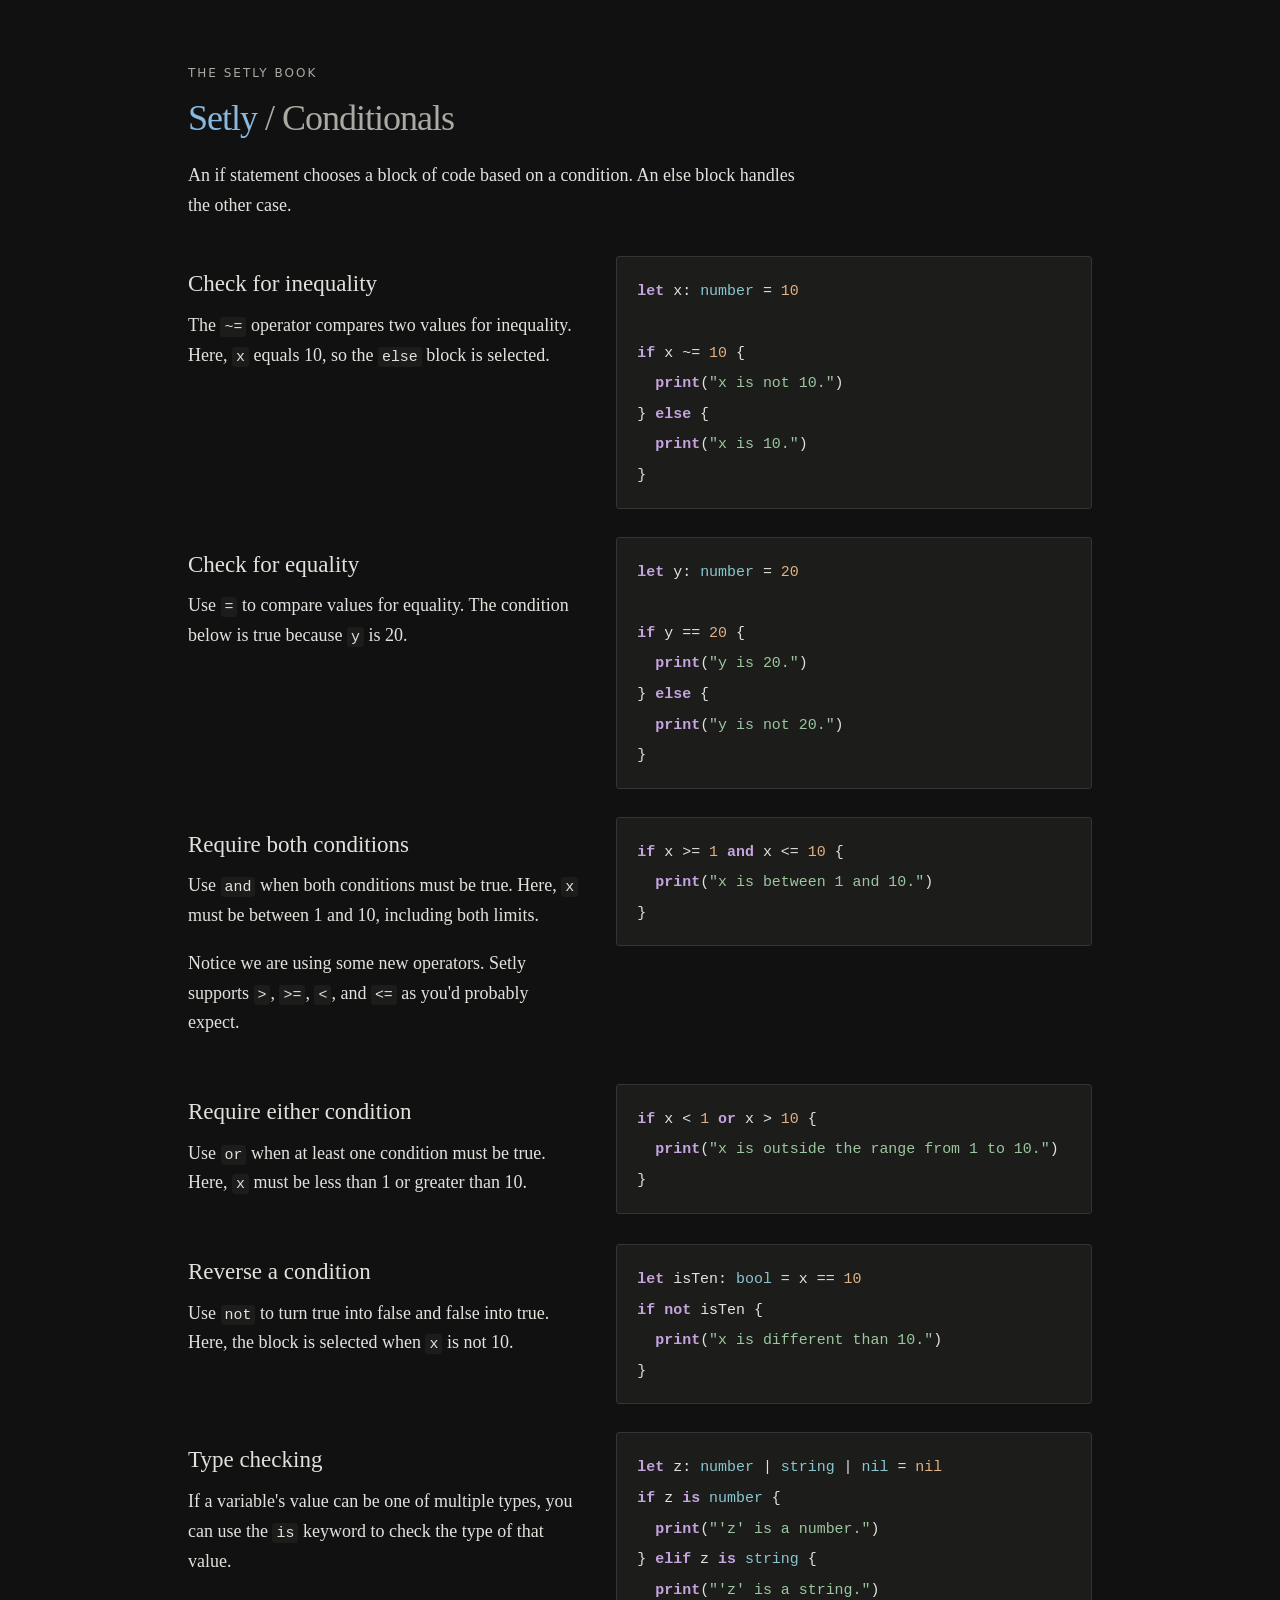
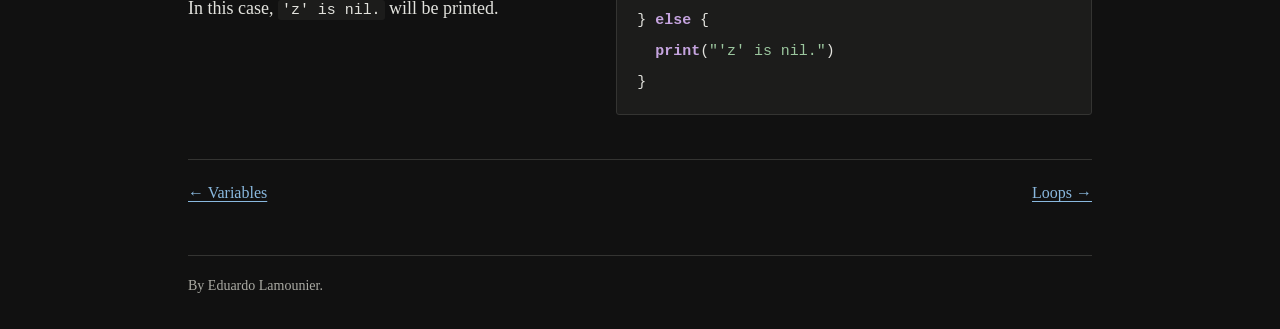
==== commit e896eaaa: "Update the book's documentation renaming type 'boolean' to 'bool'" ====
--- a/docs/conditionals.html
+++ b/docs/conditionals.html
@@ -65,7 +65,7 @@
         <h2>Reverse a condition</h2>
         <p>Use <code>not</code> to turn true into false and false into true. Here, the block is selected when <code>x</code> is not 10.</p>
       </div>
-      <pre><code><span class="keyword">let</span> isTen: <span class="type">boolean</span> = x == <span class="literal">10</span>
+      <pre><code><span class="keyword">let</span> isTen: <span class="type">bool</span> = x == <span class="literal">10</span>
 <span class="keyword">if</span> <span class="keyword">not</span> isTen {
   <span class="keyword">print</span>(<span class="string">&quot;x is different than 10.&quot;</span>)
 }</code></pre>
